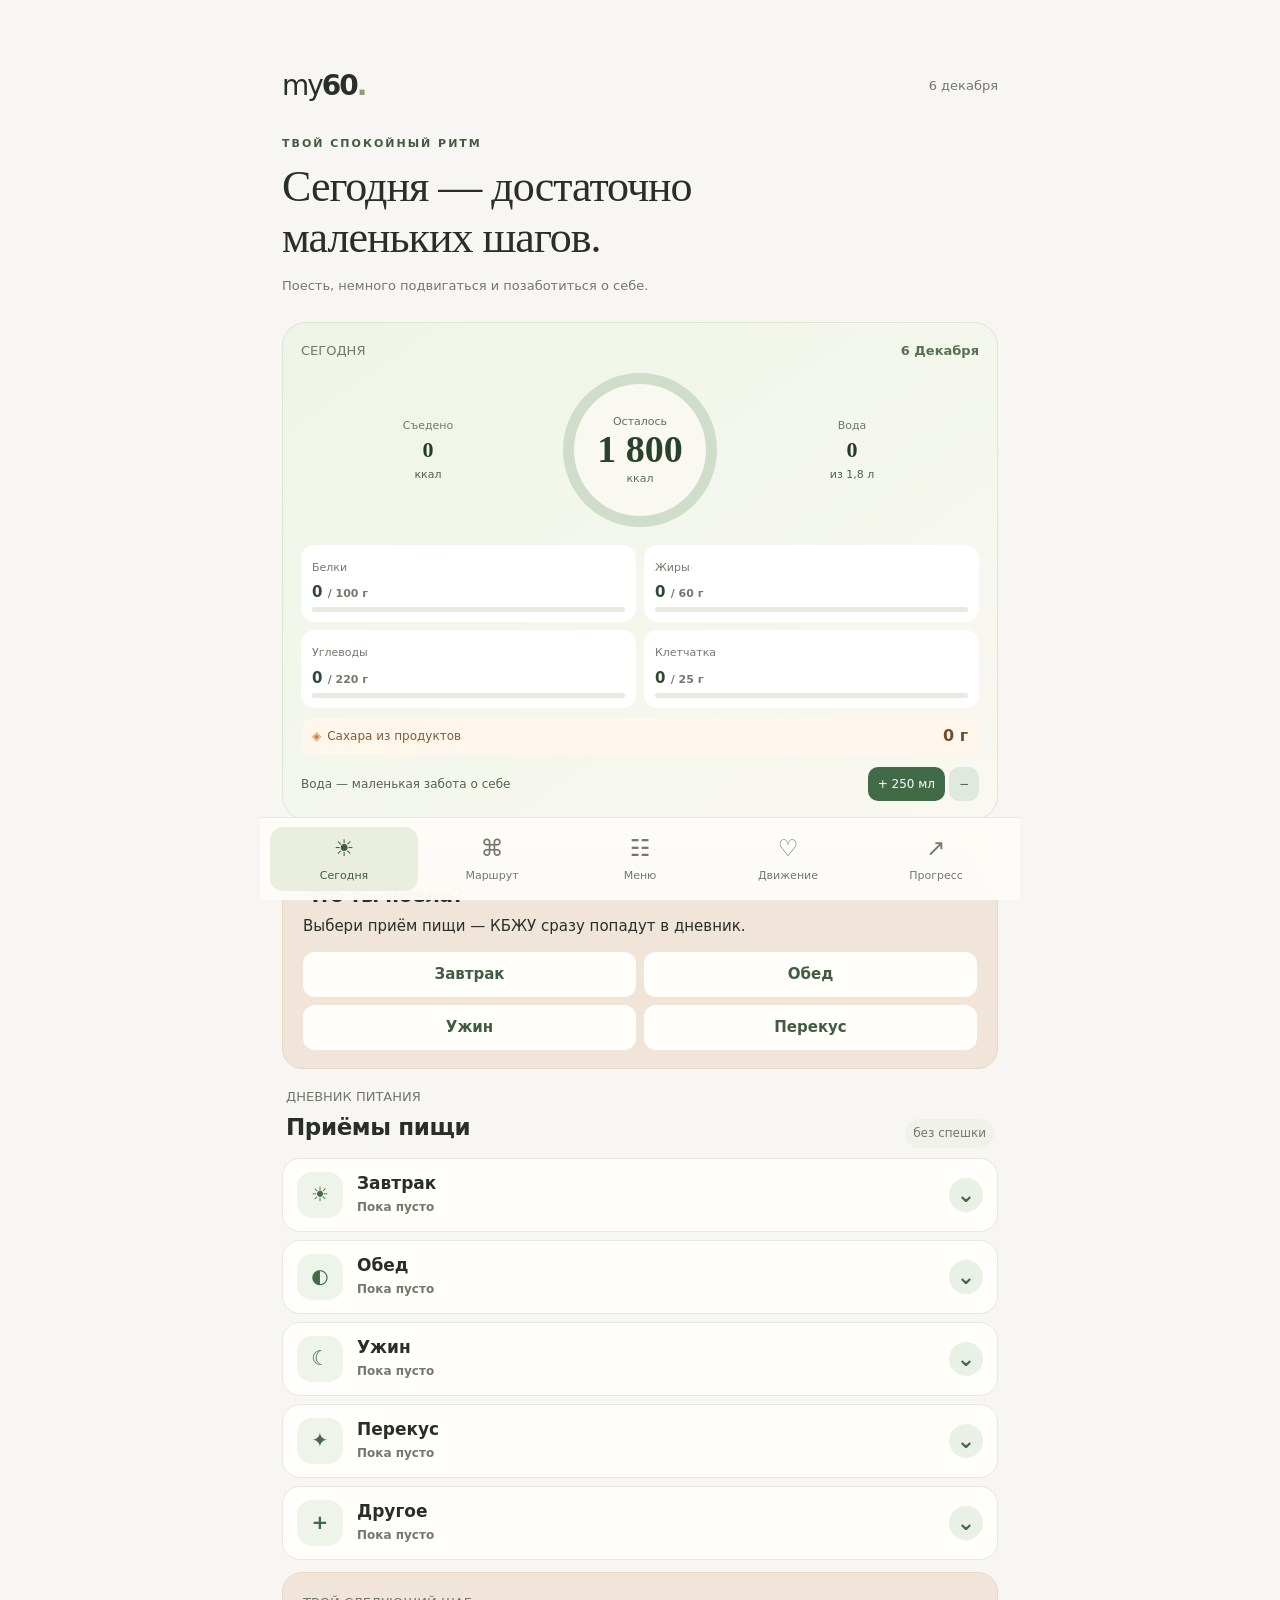
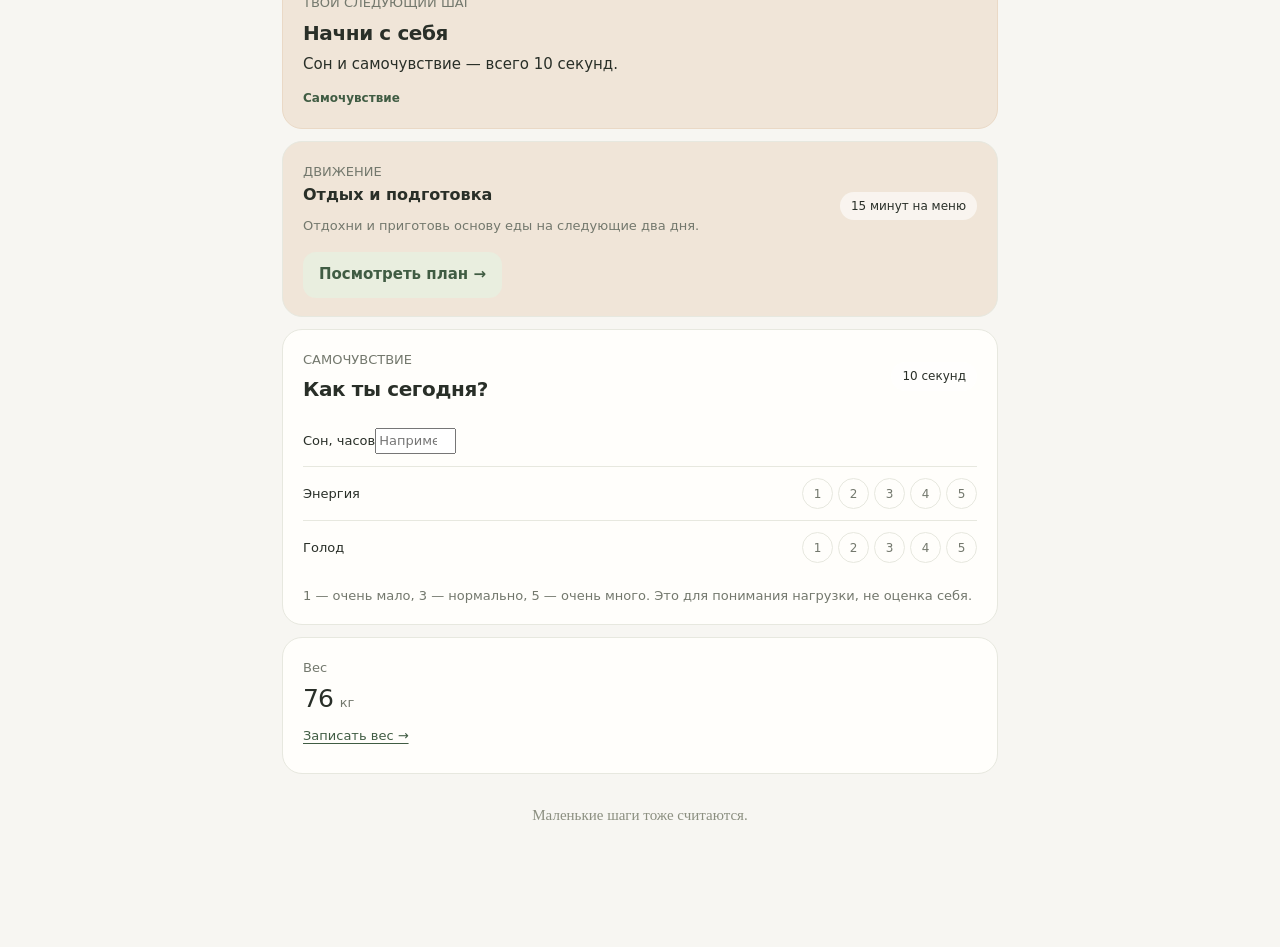
==== index.html @ 2fb318c2 "Add chicken schnitzel and cabbage salad foods" ====
<!doctype html>
<html lang="ru"><head><meta charset="utf-8"><meta name="viewport" content="width=device-width,initial-scale=1,viewport-fit=cover"><meta name="theme-color" content="#f7f6f2"><meta name="apple-mobile-web-app-capable" content="yes"><meta name="apple-mobile-web-app-status-bar-style" content="default"><link rel="manifest" href="manifest.json"><link rel="icon" href="icon.svg"><title>MY 60 — спокойно, шаг за шагом</title><link rel="stylesheet" href="simple.css?v=84"><link rel="stylesheet" href="journal.css?v=2"><link rel="stylesheet" href="diary.css?v=1"><link rel="stylesheet" href="route.css?v=1"><link rel="stylesheet" href="collapse.css?v=2"><link rel="stylesheet" href="polish.css?v=1"><link rel="stylesheet" href="sugar.css?v=1"></head>
<body><div id="notice" role="status" hidden></div><main><header><a class="brand" href="./"><span>my</span>60<span class="dot">.</span></a><span id="dateLabel" class="muted"></span></header><div id="content"></div><footer>Маленькие шаги тоже считаются.</footer></main>
<nav aria-label="Главные разделы"><button data-tab="today" aria-current="page"><span>☀</span>Сегодня</button><button data-tab="route"><span>⌘</span>Маршрут</button><button data-tab="menu"><span>☷</span>Меню</button><button data-tab="move"><span>♡</span>Движение</button><button data-tab="progress"><span>↗</span>Прогресс</button></nav>
<dialog id="entryDialog"><form id="entryForm"><div class="between"><h2 id="dialogTitle"></h2><button type="button" class="icon" data-action="close-dialog" aria-label="Закрыть">×</button></div><div id="dialogFields"></div><button class="primary" type="submit">Сохранить</button><p id="formError" class="muted" role="alert"></p></form></dialog>
<dialog id="recipeDialog" aria-labelledby="recipeTitle"><div class="between"><span class="eyebrow">На кухне</span><button class="icon" data-close-recipe aria-label="Закрыть рецепт">×</button></div><div id="recipeContent"></div><button class="primary" data-close-recipe>Понятно</button></dialog>
<dialog id="workoutDialog" aria-labelledby="workoutTitle"><div class="between"><span class="eyebrow">Тренировка по шагам</span><button class="icon" data-close-workout aria-label="Прервать тренировку и сохранить место">×</button></div><div id="workoutContent" aria-live="polite"></div></dialog>
<dialog id="reportDialog" aria-labelledby="reportTitle"><div class="between"><h2 id="reportTitle">Твоя неделя</h2><button class="icon" data-close-report aria-label="Закрыть отчёт">×</button></div><label for="reportText" class="muted">Отчёт за последние 7 дней</label><textarea id="reportText" readonly spellcheck="false"></textarea><button class="primary" data-copy-report>Скопировать отчёт</button><p id="reportStatus" class="muted" role="status"></p></dialog>
<input id="backupFile" type="file" accept="application/json,.json" hidden><script src="simple.js?v=87"></script></body></html>
---- simple.css ----
:root{--bg:#f7f6f2;--ink:#292f28;--muted:#73786d;--green:#405c43;--line:#e7e8df;--pale:#e9eedf;--peach:#f0e5d8;--white:#fffefb}*{box-sizing:border-box}body{margin:0;background:var(--bg);color:var(--ink);font-family:system-ui,-apple-system,BlinkMacSystemFont,"Segoe UI",sans-serif;font-size:15px;line-height:1.55}button,input{font:inherit}button,a{-webkit-tap-highlight-color:transparent}button{cursor:pointer;touch-action:manipulation}a{color:var(--green)}button:focus-visible,a:focus-visible,input:focus-visible,summary:focus-visible{outline:3px solid #b4774d;outline-offset:3px}main{max-width:760px;margin:auto;padding:24px 22px 120px}header{display:flex;justify-content:space-between;align-items:center;margin-bottom:28px}.brand{text-decoration:none;font-size:28px;font-weight:700;letter-spacing:-2px;color:var(--ink)}.brand>span:first-child{font-weight:400}.dot{color:#8a9e6e}.muted,small{color:var(--muted);font-size:13px}.eyebrow{font-size:11px;letter-spacing:2px;text-transform:uppercase;color:var(--green);font-weight:700}h1{font-family:Georgia,serif;font-size:clamp(32px,6vw,44px);line-height:1.15;font-weight:400;letter-spacing:-1px;margin:10px 0 12px}h2{font-size:20px;font-weight:600;letter-spacing:-.4px;margin:0 0 12px}h3{font-size:16px;margin:0 0 8px}p{margin:8px 0 16px}.intro{margin-bottom:26px}.hero{position:relative;background:var(--pale);padding:23px 25px;border-radius:24px;margin:22px 0}.hero h2{font-family:Georgia,serif;font-weight:400;font-size:28px;margin:5px 0 10px}.between{display:flex;justify-content:space-between;align-items:center;gap:12px;flex-wrap:wrap}.pill{display:inline-block;font-size:12px;background:#fff9;padding:5px 11px;border-radius:30px;white-space:nowrap}.goal-line{display:flex;justify-content:space-between;font-size:12px;margin-top:13px}.bar{height:5px;background:#cfd9c3;border-radius:9px;overflow:hidden;margin-top:15px}.bar>i{display:block;height:100%;background:var(--green)}.section-title{margin:26px 0 10px}.panel{background:var(--white);border:1px solid var(--line);border-radius:20px;padding:18px 20px;margin:12px 0}.meal{display:grid;grid-template-columns:38px minmax(0,1fr) 32px;gap:10px;padding:16px 0;border-bottom:1px solid var(--line);align-items:start}.meal:last-child{border:0;padding-bottom:2px}.meal:first-child{padding-top:2px}.meal-number{display:grid;place-items:center;width:32px;height:32px;background:#f1f1e9;border-radius:50%;font-size:13px;color:var(--green)}.meal h3{font-size:15px;margin:2px 0 5px}.meal p{font-size:12px;color:var(--muted);margin:0}.meal .label{font-size:11px;color:var(--muted);text-transform:uppercase;letter-spacing:1px}.check{border:1px solid #c9d0bf;background:none;border-radius:50%;width:30px;height:30px;color:var(--green);margin-top:2px}.check.done{background:var(--green);color:white;border-color:var(--green)}.done-title{text-decoration:line-through;color:var(--muted)}.primary,.secondary{border:0;border-radius:13px;min-height:46px;padding:11px 16px;background:var(--green);color:#fff;font-weight:600;line-height:1.3}.secondary{background:var(--pale);color:var(--green)}.text-button{padding:8px 0;border:0;background:none;color:var(--green);font-size:13px;text-align:left;text-decoration:underline;text-underline-offset:3px}.tools{display:flex;gap:8px;align-items:center;flex-wrap:wrap}.stats{display:grid;grid-template-columns:1fr 1fr;gap:12px}.stats .panel{margin:0}.number{font-size:25px;letter-spacing:-1px;font-weight:500}.unit{font-size:13px;color:var(--muted);letter-spacing:0}.water-buttons{display:flex;align-items:center;gap:7px;margin-top:13px}.water-buttons button{border:0;background:var(--pale);border-radius:10px;padding:8px 10px;color:var(--green);min-height:40px}.days{display:grid;grid-template-columns:repeat(7,1fr);gap:5px;margin:20px 0}.days button{border:1px solid var(--line);background:var(--white);border-radius:14px;padding:10px 0;color:var(--muted);min-width:0}.days button span{display:block;font-size:11px}.days button.active{background:var(--green);border-color:var(--green);color:white}.workout{background:var(--peach)}.exercise{display:flex;justify-content:space-between;gap:15px;padding:13px 0;border-top:1px solid #d8d6ca}.exercise div{min-width:0}.exercise small{display:block;margin-top:4px}.exercise b{font-weight:500;white-space:nowrap;font-size:13px}.week-row{display:grid;grid-template-columns:35px 1fr 25px;gap:13px;align-items:center;padding:13px 0;border-bottom:1px solid var(--line);text-align:left;width:100%;border-top:0;border-left:0;border-right:0;background:none;color:var(--ink)}.week-row:last-child{border:0}.week-row small{display:block}.week-row.active{color:var(--green)}details{margin:16px 0}summary{cursor:pointer;color:var(--green);font-size:13px;padding:8px 0}details p,details li{font-size:13px;color:var(--muted)}ul{padding-left:20px}.shopping{display:flex;gap:10px;align-items:flex-start;margin:9px 0;font-size:14px}.shopping input{width:18px;height:18px;accent-color:var(--green);margin-top:3px}.shopping:has(input:checked){text-decoration:line-through;color:var(--muted)}nav{position:fixed;bottom:0;left:50%;transform:translateX(-50%);width:min(100%,760px);display:grid;grid-template-columns:repeat(4,1fr);background:#fdfcf8f5;backdrop-filter:blur(18px);padding:9px 10px calc(9px + env(safe-area-inset-bottom));border-top:1px solid var(--line);z-index:10}nav button{border:0;background:none;color:var(--muted);padding:7px 2px;font-size:11px;border-radius:13px}nav button span{display:block;font-size:23px;line-height:1.3;margin-bottom:3px}nav button[aria-current]{background:var(--pale);color:var(--green)}footer{font-family:Georgia,serif;text-align:center;color:#8b8f80;font-size:15px;margin-top:30px}dialog{width:calc(100% - 32px);max-width:420px;border:0;background:var(--white);border-radius:23px;padding:23px;color:var(--ink)}dialog::backdrop{background:#26342266;backdrop-filter:blur(4px)}dialog label{display:block;font-size:13px;margin:15px 0}dialog input{display:block;padding:12px;border:1px solid var(--line);border-radius:12px;width:100%;margin-top:7px;min-width:0;background:white;color:var(--ink);font-size:16px}dialog .primary{width:100%;margin-top:10px}.icon{border:0;background:none;color:var(--green);font-size:24px;padding:5px 10px}#notice{position:sticky;top:0;z-index:50;padding:12px 20px;background:#f2decc;font-size:13px;text-align:center}[hidden]{display:none!important}.history-row{display:flex;justify-content:space-between;border-top:1px solid var(--line);padding:11px 0;font-size:13px}svg.chart{width:100%;height:auto;overflow:visible}.chart text{font:12px system-ui;fill:var(--muted)}.page-enter{animation:appear .2s ease}@keyframes appear{from{opacity:.5;transform:translateY(4px)}to{opacity:1;transform:none}}@media(max-width:380px){main{padding:18px 15px 115px}.panel{padding:16px}.hero{padding:20px}.stats{gap:9px}.water-buttons{gap:4px}.water-buttons button{padding:8px}.pill{font-size:11px}}@media(prefers-reduced-motion:reduce){*{animation:none!important;scroll-behavior:auto!important}}
.recipe-link{font-size:12px;padding:7px 0 0}.recipe-steps{padding-left:22px;margin:20px 0}.recipe-steps li{padding-left:4px;margin:15px 0;font-size:14px}.workout-clock{font-family:Georgia,serif;font-size:56px;letter-spacing:-2px;text-align:center;margin:22px 0}.workout-clock.reps{font-size:38px;letter-spacing:-1px}#workoutContent>.primary,#recipeDialog>.primary{display:block;width:100%;margin-top:14px}#workoutContent h2,#recipeContent h2{margin-top:12px;font-family:Georgia,serif;font-size:27px;font-weight:400}#workoutDialog .between{margin-bottom:20px}dialog{max-height:calc(100dvh - 32px);overflow:auto}#workoutContent>.secondary{display:block;margin:0 auto}

.week-metrics{display:grid;grid-template-columns:1fr 1fr;gap:14px;margin:16px 0}.week-metrics>div{min-width:0;padding:14px;border-radius:14px;background:var(--bg)}.week-records .history-row{gap:12px}.week-records .history-row>span:last-child{text-align:right}#reportText{display:block;width:100%;min-height:260px;max-height:50dvh;resize:vertical;border:1px solid var(--line);border-radius:12px;background:var(--bg);color:var(--ink);font:13px/1.6 system-ui;padding:14px;margin:12px 0}#reportDialog>.primary{width:100%}.weekly-panel h2{margin:0}

.checkin h2{margin:3px 0 0}.checkin label{display:block;font-size:13px;margin:17px 0 12px}.checkin .sleep-input{margin-top:6px}.checkin-row{display:flex;justify-content:space-between;align-items:center;gap:10px;padding:11px 0;border-top:1px solid var(--line);font-size:13px}.checkin-row>div{display:flex;gap:5px}.checkin-dot{width:31px;height:31px;padding:0;border-radius:50%;border:1px solid var(--line);background:var(--white);color:var(--muted);font-size:12px}.checkin-dot.selected{background:var(--green);border-color:var(--green);color:white}.checkin .muted{margin:12px 0 0}@media(max-width:360px){.checkin-dot{width:27px;height:27px}}

.next-step{background:#f0e5d8;border-color:#ead9c6}.next-step h2{margin:4px 0}.next-step p{margin:0 0 10px}.next-step span{font-size:12px;color:var(--green);font-weight:600}

.food-counter{display:flex;justify-content:space-between;align-items:end;gap:14px;background:var(--pale);border-radius:16px;padding:15px 17px;margin:10px 0 14px}.food-counter .number{font-size:22px}.macros{display:flex;gap:7px;flex-wrap:wrap;justify-content:flex-end}.macros span{font-size:12px;background:#fff9;border-radius:20px;padding:4px 7px;color:var(--green);white-space:nowrap}.food-suggestions{display:grid;gap:5px;margin:-4px 0 12px}.food-suggestions button{border:1px solid var(--line);background:var(--bg);border-radius:11px;padding:8px 10px;text-align:left;color:var(--ink)}.food-suggestions b,.food-suggestions span{display:block}.food-suggestions b{font-size:13px}.food-suggestions span{font-size:11px;color:var(--muted);margin-top:1px}.food-preview{background:var(--pale);border-radius:13px;padding:12px 14px;margin:14px 0}.food-preview small,.food-preview b,.food-preview span{display:block}.food-preview b{font-size:20px;line-height:1.2;margin:3px 0}.food-preview span{font-size:12px;color:var(--green)}.macro-inputs{display:grid;grid-template-columns:repeat(3,1fr);gap:8px}.macro-inputs label{margin:0!important}.macro-inputs input{padding:10px!important}.food-preview+#manualMacros[hidden]{display:none}@media(max-width:380px){.food-counter{display:block}.macros{justify-content:flex-start;margin-top:8px}.macro-inputs{gap:5px}}

.quick-log{background:var(--peach);border-color:#ead9c6}.quick-log h2{margin:4px 0}.quick-log p{margin:0 0 13px}.meal-actions{display:grid;grid-template-columns:repeat(2,1fr);gap:8px}.meal-actions button{border:0;background:var(--white);color:var(--green);border-radius:12px;padding:11px 8px;font-weight:600}.nutrition-card{background:var(--white);border:1px solid var(--line);border-radius:20px;padding:18px 20px;margin:12px 0}.nutrition-card h2{margin:2px 0 0}.nutrition-grid{display:grid;grid-template-columns:1fr 1fr;gap:10px;margin:15px 0 12px}.nutrition-metric{background:var(--bg);padding:12px;border-radius:14px}.nutrition-metric b{display:block;font-size:19px;line-height:1.25}.nutrition-metric b span{font-size:11px;color:var(--muted);font-weight:400}.nutrition-metric i{display:block;height:5px;background:#dfe5d7;border-radius:10px;overflow:hidden;margin-top:9px}.nutrition-metric i em{display:block;height:100%;background:var(--green);border-radius:10px}.water-metric .water-buttons{margin-top:10px}.water-metric .water-buttons button{min-height:33px;padding:6px 8px;font-size:12px}.food-journal summary{font-size:15px;font-weight:600;text-decoration:underline;text-underline-offset:3px}.journal-group{border-top:1px solid var(--line);padding:12px 0}.journal-group>small{display:block;margin-bottom:5px}.journal-group>div{display:flex;justify-content:space-between;gap:10px;font-size:13px;padding:4px 0}.journal-group>div span{min-width:0}.journal-macros{display:block;color:var(--muted);font-size:11px;margin-top:2px}.journal-group>div b{white-space:nowrap;font-weight:500}.journal-group p{font-size:13px;margin:4px 0;color:var(--muted)}.meal-picked{background:var(--pale);border-radius:10px;padding:8px 10px;font-size:13px;margin:6px 0 14px}.stats:has(> :only-child){grid-template-columns:1fr}@media(max-width:380px){.nutrition-card{padding:16px}.nutrition-grid{gap:7px}.nutrition-metric{padding:10px}.nutrition-metric b{font-size:17px}}
---- journal.css ----
.journal-actions{display:flex;flex-direction:column;align-items:flex-end;gap:1px;align-self:center}.journal-actions button{border:0;background:transparent;padding:3px 0;font-size:12px;text-decoration:underline;text-underline-offset:2px;cursor:pointer;color:var(--green)}.journal-actions .remove-food{color:#a55448}
@media(max-width:380px){.journal-group>div{flex-wrap:wrap}.journal-actions{margin-left:auto}}
---- diary.css ----
.diary-balance{background:linear-gradient(145deg,#eef5e8,#f9f8f1);border:1px solid #dce6d6;border-radius:24px;padding:18px;margin:14px 0}.diary-date{display:flex;justify-content:space-between;align-items:center;color:#587052}.diary-date span{font-size:13px;font-weight:600;text-transform:capitalize}.balance-stage{display:grid;grid-template-columns:1fr 154px 1fr;align-items:center;gap:8px;margin:12px 0 18px}.balance-side{text-align:center;color:#51604f}.balance-side small,.balance-side span{display:block;font-size:11px}.balance-side b{display:block;font-size:22px;line-height:1.1;margin:4px 0;font-family:Georgia,serif;color:#243a2a}.calorie-ring{width:154px;height:154px;border-radius:50%;background:conic-gradient(#4c794f var(--ring),#cfddca 0);display:grid;place-items:center;position:relative}.calorie-ring:before{content:"";position:absolute;inset:11px;border-radius:50%;background:#f9f8f1}.calorie-ring>div{z-index:1;text-align:center}.calorie-ring small,.calorie-ring span{display:block;font-size:11px;color:#60705e}.calorie-ring b{display:block;font-family:Georgia,serif;font-size:38px;line-height:1.05;color:#29422e}.macro-strip{display:grid;grid-template-columns:repeat(2,1fr);gap:8px}.macro-strip>div{border-radius:14px;background:#fff;padding:10px 11px}.macro-strip span,.macro-strip small{font-size:11px;color:var(--muted)}.macro-strip b{display:block;font-size:15px;margin:3px 0;color:#304933}.macro-strip i{display:block;height:5px;border-radius:10px;background:#e5ebe1;overflow:hidden}.macro-strip em{display:block;height:100%;background:#557c57;border-radius:10px}.macro-strip>div:nth-child(2) em{background:#ba8c69}.macro-strip>div:nth-child(3) em{background:#8795c1}.macro-strip>div:nth-child(4) em{background:#a36d87}.water-line{display:flex;justify-content:space-between;align-items:center;margin-top:12px;font-size:12px;color:#536551}.water-line button{border:0;border-radius:10px;background:#416a47;color:#fff;padding:8px 10px;font-size:12px}.water-line button+button{margin-left:4px;background:#e0e9dd;color:#416a47}.food-journal{margin:12px 0}.journal-heading{display:flex;justify-content:space-between;align-items:end;margin:16px 4px 10px}.journal-heading h2{margin:2px 0;font-size:23px}.journal-heading>span{font-size:12px;color:var(--muted);padding:5px 8px;border-radius:20px;background:#eef2ea}.meal-journal-card{position:relative;display:grid;grid-template-columns:50px 1fr 42px;gap:10px;align-items:center;border:1px solid var(--line);background:var(--white);border-radius:18px;padding:12px;margin:8px 0}.meal-add,.meal-plus{border:0}.meal-add{width:46px;height:46px;border-radius:15px;background:#eef4e9;color:#426c49;font-size:20px}.meal-journal-main h3{margin:0;font-size:17px}.meal-journal-main p{margin:4px 0 0;font-size:12px;color:var(--muted)}.meal-plus{width:38px;height:38px;border-radius:50%;background:#405f43;color:#fff;font-size:28px;line-height:1}.journal-entries{grid-column:1/-1;border-top:1px solid var(--line);padding-top:8px}.journal-entries>div{display:grid;grid-template-columns:minmax(0,1fr) auto auto;gap:8px;align-items:center;padding:6px 2px;font-size:12px}.journal-entries b{font-size:13px}.journal-entries small{display:block;color:var(--muted);margin-top:2px}.journal-entries strong{font-size:12px;white-space:nowrap}.journal-actions{display:flex;flex-direction:column;align-items:flex-end;gap:1px}.journal-actions button{border:0;background:transparent;padding:2px 0;font-size:11px;text-decoration:underline;text-underline-offset:2px;color:var(--green)}.journal-actions .remove-food{color:#a55448}@media(max-width:380px){.balance-stage{grid-template-columns:1fr 136px 1fr}.calorie-ring{width:136px;height:136px}.calorie-ring b{font-size:33px}.meal-journal-card{grid-template-columns:44px 1fr 36px;padding:10px}.meal-add{width:42px;height:42px}.journal-entries>div{grid-template-columns:1fr auto}.journal-actions{grid-column:1/-1;flex-direction:row;justify-content:flex-end}}
---- route.css ----
nav{grid-template-columns:repeat(5,1fr)}.route-hero{display:flex;justify-content:space-between;gap:16px;background:linear-gradient(140deg,#e6f0df,#fbf8ef);border:1px solid #d7e3d1;border-radius:22px;padding:18px;margin:14px 0}.route-hero small{color:var(--muted)}.route-hero h2{margin:6px 0}.route-hero p{margin:0;font-size:13px}.route-hero>span{height:max-content;border-radius:18px;background:#fff;padding:8px 10px;color:var(--green);font-size:12px;font-weight:600;white-space:nowrap}.route-grid{display:grid;gap:10px}.route-card,.measure-card,.lifehacks{background:var(--white);border:1px solid var(--line);border-radius:20px;padding:16px;margin:10px 0}.route-card h2,.measure-card h2{margin:3px 0}.route-icon{display:grid;place-items:center;width:38px;height:38px;border-radius:13px;background:var(--pale);color:var(--green);font-size:19px}.route-card>p{font-size:13px;color:var(--muted)}.route-food{margin:10px 0}.route-food>div{display:grid;grid-template-columns:62px 1fr auto;gap:8px;padding:7px 0;border-top:1px solid var(--line);font-size:12px}.route-food>div:first-child{border-top:0}.route-food span,.route-food small{color:var(--muted)}.route-food b{font-weight:500}.measure-card{background:#f5f1e8}.measure-card p{font-size:13px;margin:6px 0 14px}.measure-summary{display:grid;grid-template-columns:repeat(3,1fr);gap:8px}.measure-summary>div{background:#fff;padding:10px;border-radius:13px}.measure-summary small,.measure-summary b{display:block}.measure-summary small{font-size:11px;color:var(--muted)}.measure-summary b{font-size:15px;margin-top:3px}.route-actions{display:grid;grid-template-columns:1fr 1fr;gap:8px;margin-top:12px}.route-actions button{padding-left:8px;padding-right:8px}.lifehacks{background:#f1f6ed}.lifehacks>div{display:grid;gap:8px;margin-top:10px}.lifehacks article{padding:11px 12px;border-radius:13px;background:#fff}.lifehacks b,.lifehacks span{display:block}.lifehacks b{font-size:13px}.lifehacks span{font-size:12px;color:var(--muted);margin-top:3px}.measure-grid{display:grid;grid-template-columns:1fr 1fr;gap:8px}.measure-grid label{margin:0!important}@media(max-width:380px){.route-actions{grid-template-columns:1fr}.route-food>div{grid-template-columns:55px 1fr}.route-food small{grid-column:2}.measure-summary{gap:5px}.measure-summary>div{padding:8px}}
---- collapse.css ----
.meal-journal-card{display:block!important;padding:0!important;overflow:hidden}.meal-journal-card summary{display:grid;grid-template-columns:50px 1fr 34px;gap:10px;align-items:center;padding:13px 14px;cursor:pointer;list-style:none;color:var(--ink)!important;text-decoration:none!important}.meal-journal-card summary *{text-decoration:none!important}.meal-journal-card summary::-webkit-details-marker{display:none}.meal-journal-card .meal-add{display:grid;place-items:center;width:46px;height:46px;border-radius:15px;background:#eef4e9;color:#426c49;font-size:20px}.meal-journal-main b,.meal-journal-main small{display:block}.meal-journal-main b{font-size:17px;line-height:1.2}.meal-journal-main small{margin-top:4px;color:var(--muted);font-size:12px}.meal-chevron{display:grid;place-items:center;width:34px;height:34px;border-radius:50%;background:#e9f0e5;color:#426c49;font-size:22px;line-height:1;transition:transform .2s}.meal-journal-card[open] .meal-chevron{transform:rotate(180deg);background:#405f43;color:#fff}.meal-card-content{border-top:1px solid var(--line);padding:10px 12px 12px}.journal-add{width:100%;border:1px dashed #aac0a8;border-radius:12px;background:#f3f7ef;color:#395e40;padding:10px;font-weight:600}.journal-empty{font-size:13px;color:var(--muted);margin:10px 1px 1px}.journal-entries{border-top:0!important;padding-top:8px!important}@media(max-width:380px){.meal-journal-card summary{grid-template-columns:44px 1fr 34px;padding:11px}.meal-journal-card .meal-add{width:42px;height:42px}}
---- polish.css ----
main{padding-top:max(64px,calc(24px + env(safe-area-inset-top)))}
.food-journal summary,.food-journal summary *{text-decoration:none!important}
---- sugar.css ----
.sugar-line{display:flex;align-items:center;justify-content:space-between;gap:12px;margin-top:10px;padding:9px 11px;border-radius:13px;background:#fff7eb;color:#805b36;font-size:12px}.sugar-line b{font-size:16px;line-height:1;color:#704d2b}.sugar-line span:before{content:'◈';margin-right:6px;color:#c48248}@media(max-width:380px){.sugar-line{padding:8px 10px}}
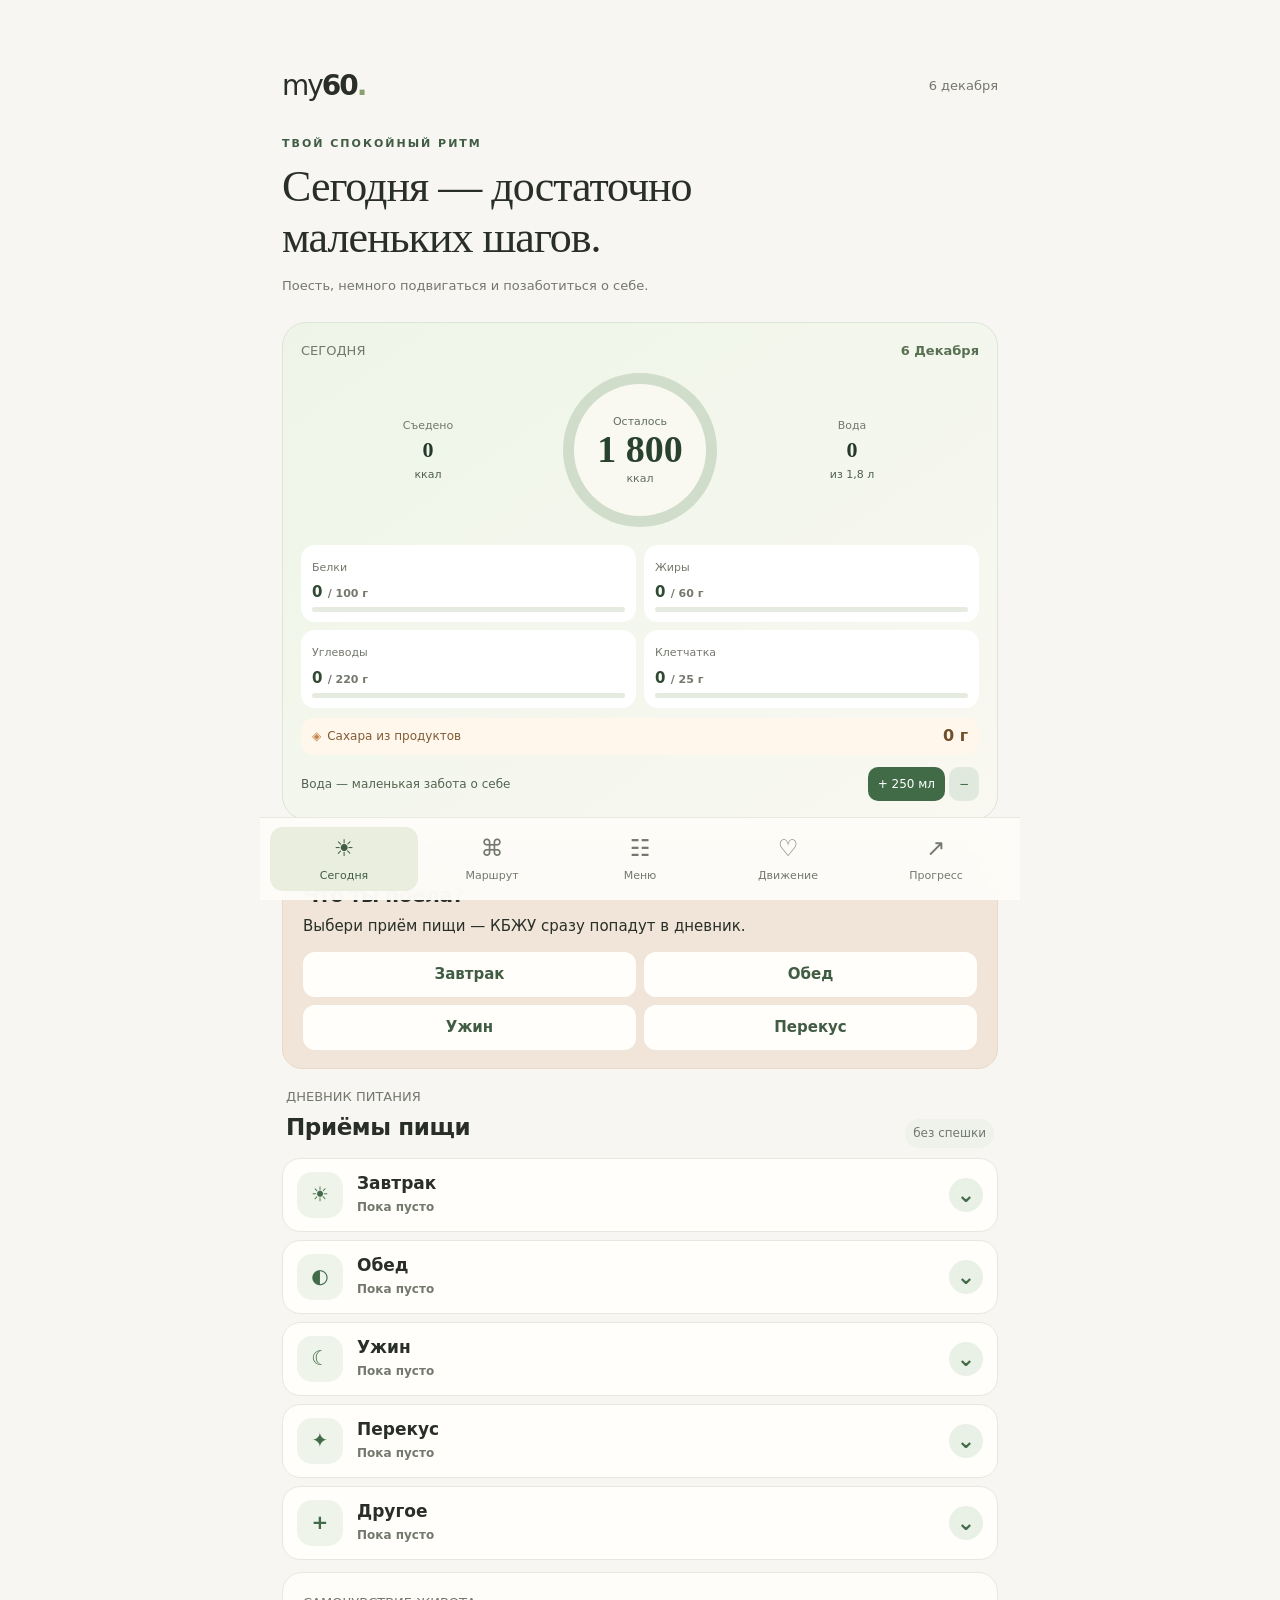
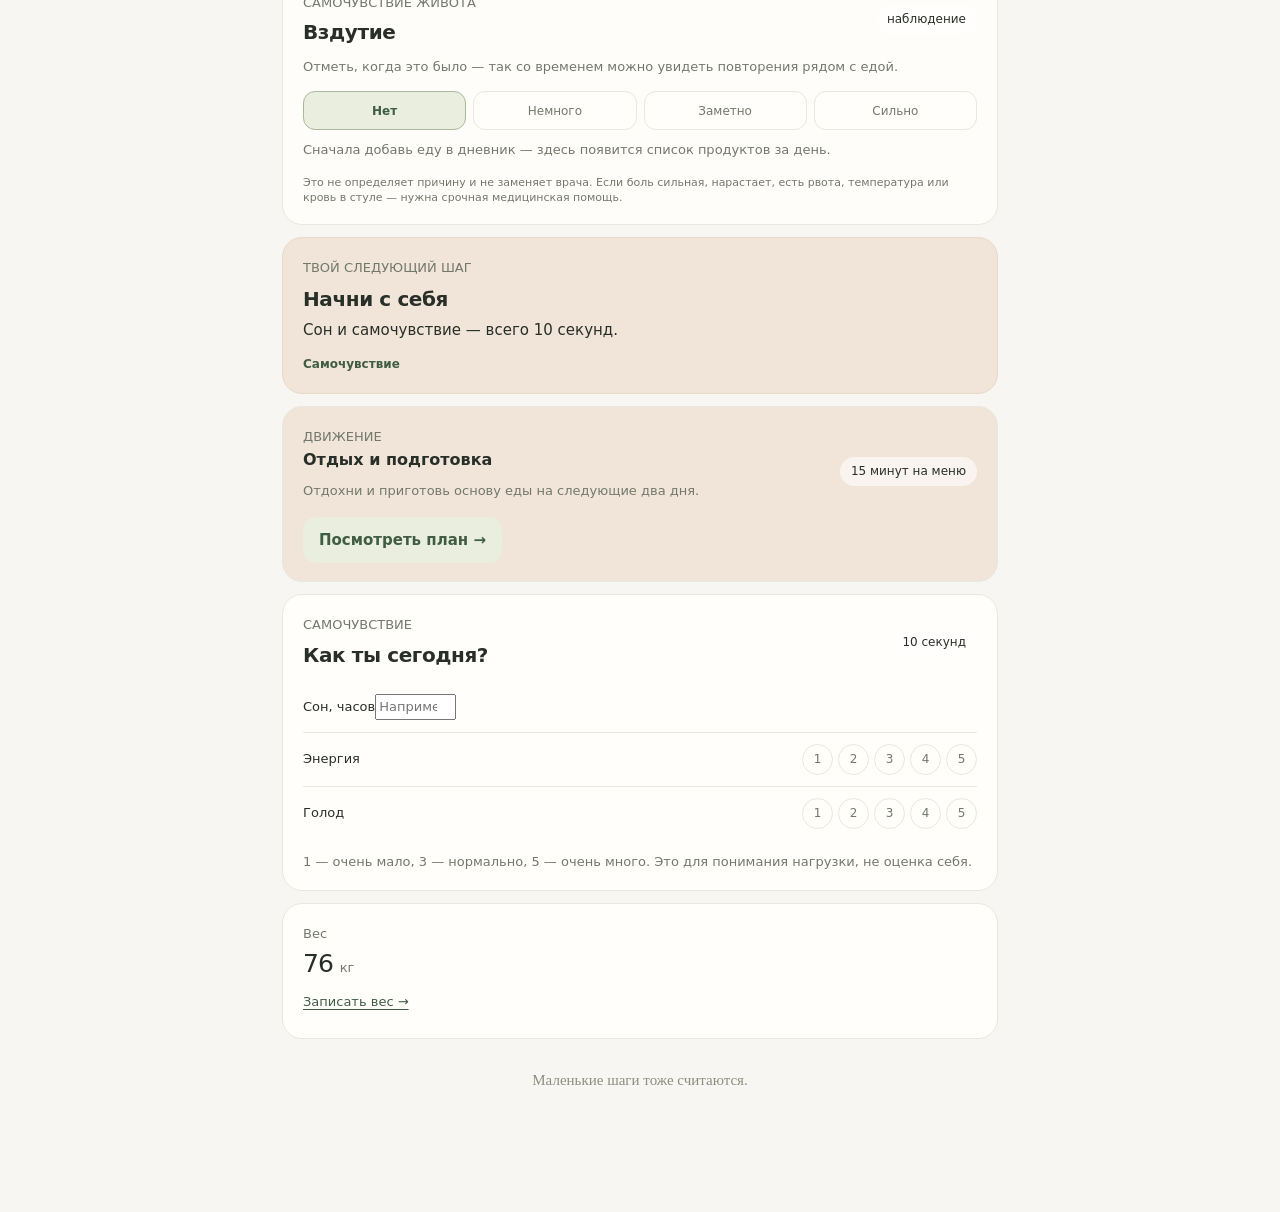
==== commit 1a29eae2: "Add digestive symptom journal" ====
--- a/index.html
+++ b/index.html
@@ -1,9 +1,9 @@
 <!doctype html>
-<html lang="ru"><head><meta charset="utf-8"><meta name="viewport" content="width=device-width,initial-scale=1,viewport-fit=cover"><meta name="theme-color" content="#f7f6f2"><meta name="apple-mobile-web-app-capable" content="yes"><meta name="apple-mobile-web-app-status-bar-style" content="default"><link rel="manifest" href="manifest.json"><link rel="icon" href="icon.svg"><title>MY 60 — спокойно, шаг за шагом</title><link rel="stylesheet" href="simple.css?v=84"><link rel="stylesheet" href="journal.css?v=2"><link rel="stylesheet" href="diary.css?v=1"><link rel="stylesheet" href="route.css?v=1"><link rel="stylesheet" href="collapse.css?v=2"><link rel="stylesheet" href="polish.css?v=1"><link rel="stylesheet" href="sugar.css?v=1"></head>
+<html lang="ru"><head><meta charset="utf-8"><meta name="viewport" content="width=device-width,initial-scale=1,viewport-fit=cover"><meta name="theme-color" content="#f7f6f2"><meta name="apple-mobile-web-app-capable" content="yes"><meta name="apple-mobile-web-app-status-bar-style" content="default"><link rel="manifest" href="manifest.json"><link rel="icon" href="icon.svg"><title>MY 60 — спокойно, шаг за шагом</title><link rel="stylesheet" href="simple.css?v=84"><link rel="stylesheet" href="journal.css?v=2"><link rel="stylesheet" href="diary.css?v=1"><link rel="stylesheet" href="route.css?v=1"><link rel="stylesheet" href="collapse.css?v=2"><link rel="stylesheet" href="polish.css?v=1"><link rel="stylesheet" href="sugar.css?v=1"><link rel="stylesheet" href="digestive.css?v=1"></head>
 <body><div id="notice" role="status" hidden></div><main><header><a class="brand" href="./"><span>my</span>60<span class="dot">.</span></a><span id="dateLabel" class="muted"></span></header><div id="content"></div><footer>Маленькие шаги тоже считаются.</footer></main>
 <nav aria-label="Главные разделы"><button data-tab="today" aria-current="page"><span>☀</span>Сегодня</button><button data-tab="route"><span>⌘</span>Маршрут</button><button data-tab="menu"><span>☷</span>Меню</button><button data-tab="move"><span>♡</span>Движение</button><button data-tab="progress"><span>↗</span>Прогресс</button></nav>
 <dialog id="entryDialog"><form id="entryForm"><div class="between"><h2 id="dialogTitle"></h2><button type="button" class="icon" data-action="close-dialog" aria-label="Закрыть">×</button></div><div id="dialogFields"></div><button class="primary" type="submit">Сохранить</button><p id="formError" class="muted" role="alert"></p></form></dialog>
 <dialog id="recipeDialog" aria-labelledby="recipeTitle"><div class="between"><span class="eyebrow">На кухне</span><button class="icon" data-close-recipe aria-label="Закрыть рецепт">×</button></div><div id="recipeContent"></div><button class="primary" data-close-recipe>Понятно</button></dialog>
 <dialog id="workoutDialog" aria-labelledby="workoutTitle"><div class="between"><span class="eyebrow">Тренировка по шагам</span><button class="icon" data-close-workout aria-label="Прервать тренировку и сохранить место">×</button></div><div id="workoutContent" aria-live="polite"></div></dialog>
 <dialog id="reportDialog" aria-labelledby="reportTitle"><div class="between"><h2 id="reportTitle">Твоя неделя</h2><button class="icon" data-close-report aria-label="Закрыть отчёт">×</button></div><label for="reportText" class="muted">Отчёт за последние 7 дней</label><textarea id="reportText" readonly spellcheck="false"></textarea><button class="primary" data-copy-report>Скопировать отчёт</button><p id="reportStatus" class="muted" role="status"></p></dialog>
-<input id="backupFile" type="file" accept="application/json,.json" hidden><script src="simple.js?v=87"></script></body></html>
+<input id="backupFile" type="file" accept="application/json,.json" hidden><script src="simple.js?v=88"></script></body></html>
--- a/digestive.css
+++ b/digestive.css
@@ -0,0 +1 @@
+.digestive{background:#fffdfa}.digestive h2{margin:3px 0 0}.digestive>p{margin:9px 0 14px}.digestive-levels{display:grid;grid-template-columns:repeat(4,1fr);gap:7px}.digestive-levels button{min-height:39px;padding:7px 5px;border:1px solid var(--line);border-radius:12px;background:var(--white);color:var(--muted);font-size:12px}.digestive-levels button.selected{background:#e9eedf;border-color:#aab99d;color:var(--green);font-weight:700}.digestive-fields{display:grid;grid-template-columns:1fr 130px;gap:9px;margin-top:14px}.digestive label{display:block;color:var(--muted);font-size:12px}.digestive select,.digestive input,.digestive textarea{display:block;width:100%;margin-top:5px;border:1px solid var(--line);border-radius:10px;padding:9px 10px;background:#fff;color:var(--ink);font:inherit}.digestive textarea{min-height:64px;resize:vertical;line-height:1.4}.digestive-note{margin-top:11px}.digestive-foods{margin:12px 0 0;border-top:1px solid var(--line)}.digestive-foods summary{font-size:12px;text-decoration:none}.digestive-foods>div{display:grid;gap:5px}.digestive-foods span{display:flex;justify-content:space-between;gap:12px;padding:7px 9px;border-radius:9px;background:var(--bg);font-size:12px}.digestive-foods b{font-weight:500;color:var(--muted);white-space:nowrap}.digestive-empty{padding-top:1px}.digestive-hint{font-size:11px!important;line-height:1.45;margin:14px 0 0!important}@media(max-width:380px){.digestive-fields{grid-template-columns:1fr}.digestive-levels{gap:5px}.digestive-levels button{font-size:11px}}
